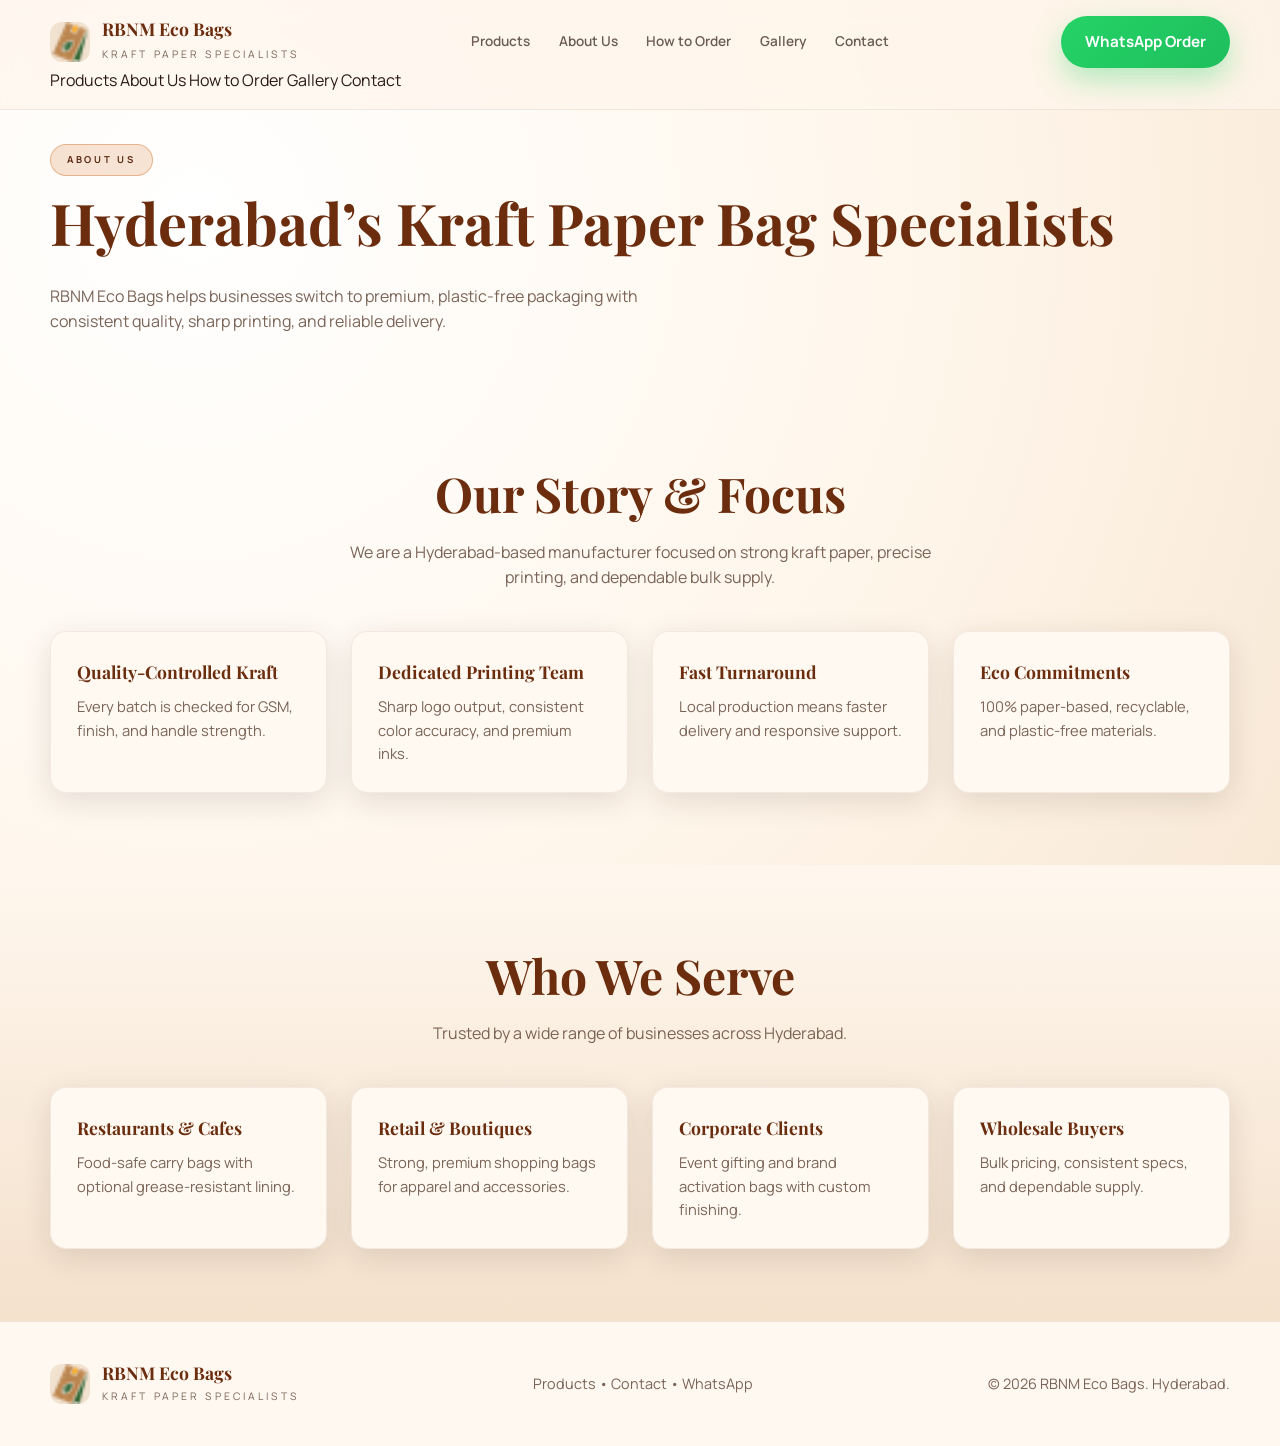
==== about-us.html @ b83803a1 "moved files to root" ====
<!DOCTYPE html>
<html lang="en">
<head>
  <meta charset="utf-8" />
  <meta name="viewport" content="width=device-width, initial-scale=1" />
  <title>About Us | RBNM Eco Bags</title>
  <meta name="description" content="About RBNM Eco Bags: Hyderabad’s kraft paper bag specialists focused on quality, eco-friendly packaging, and brand-first printing." />
  <link rel="icon" href="favicon.ico" type="image/x-icon" />
  <link rel="preconnect" href="https://fonts.googleapis.com" />
  <link rel="preconnect" href="https://fonts.gstatic.com" crossorigin />
  <link href="https://fonts.googleapis.com/css2?family=Playfair+Display:wght@500;600;700&family=Manrope:wght@400;500;600;700&display=swap" rel="stylesheet" />
  <link rel="stylesheet" href="style.css" />
</head>
<body>
  <header>
    <div class="container nav">
      <a class="brand" href="index.html">
        <img src="favicon.ico" alt="RBNM Eco Bags logo" />
        <div>
          <h1>RBNM Eco Bags</h1>
          <span>Kraft Paper Specialists</span>
        </div>
      </a>
      <nav class="nav-links">
        <a href="products.html">Products</a>
        <a href="about-us.html">About Us</a>
        <a href="process.html">How to Order</a>
        <a href="gallery.html">Gallery</a>
        <a href="contact.html">Contact</a>
      </nav>
      <a class="btn btn-primary" href="https://wa.me/919876543210?text=Hi%20RBNM%20Eco%20Bags!%20I%20want%20to%20know%20more%20about%20your%20company%20and%20kraft%20paper%20bags." target="_blank" rel="noopener noreferrer">
        WhatsApp Order
      </a>
      <button class="menu-btn" id="menuBtn" aria-label="Open menu">
        <span></span>
        <span></span>
        <span></span>
      </button>
    </div>
    <div class="container mobile-menu" id="mobileMenu">
      <a href="products.html">Products</a>
      <a href="about-us.html">About Us</a>
      <a href="process.html">How to Order</a>
      <a href="gallery.html">Gallery</a>
      <a href="contact.html">Contact</a>
    </div>
  </header>

  <main>
    <section class="page-hero">
      <div class="container">
        <span class="pill">About Us</span>
        <h2>Hyderabad’s Kraft Paper Bag Specialists</h2>
        <p>RBNM Eco Bags helps businesses switch to premium, plastic-free packaging with consistent quality, sharp printing, and reliable delivery.</p>
      </div>
    </section>

    <section>
      <div class="container">
        <div class="section-title">
          <h2>Our Story & Focus</h2>
          <p>We are a Hyderabad-based manufacturer focused on strong kraft paper, precise printing, and dependable bulk supply.</p>
        </div>
        <div class="cards">
          <article class="card">
            <h3>Quality-Controlled Kraft</h3>
            <p>Every batch is checked for GSM, finish, and handle strength.</p>
          </article>
          <article class="card">
            <h3>Dedicated Printing Team</h3>
            <p>Sharp logo output, consistent color accuracy, and premium inks.</p>
          </article>
          <article class="card">
            <h3>Fast Turnaround</h3>
            <p>Local production means faster delivery and responsive support.</p>
          </article>
          <article class="card">
            <h3>Eco Commitments</h3>
            <p>100% paper-based, recyclable, and plastic-free materials.</p>
          </article>
        </div>
      </div>
    </section>

    <section class="process">
      <div class="container">
        <div class="section-title">
          <h2>Who We Serve</h2>
          <p>Trusted by a wide range of businesses across Hyderabad.</p>
        </div>
        <div class="cards">
          <article class="card">
            <h3>Restaurants & Cafes</h3>
            <p>Food-safe carry bags with optional grease-resistant lining.</p>
          </article>
          <article class="card">
            <h3>Retail & Boutiques</h3>
            <p>Strong, premium shopping bags for apparel and accessories.</p>
          </article>
          <article class="card">
            <h3>Corporate Clients</h3>
            <p>Event gifting and brand activation bags with custom finishing.</p>
          </article>
          <article class="card">
            <h3>Wholesale Buyers</h3>
            <p>Bulk pricing, consistent specs, and dependable supply.</p>
          </article>
        </div>
      </div>
    </section>
  </main>

  <footer>
    <div class="container footer-grid">
      <div class="brand">
        <img src="favicon.ico" alt="RBNM Eco Bags logo" />
        <div>
          <h1>RBNM Eco Bags</h1>
          <span>Kraft Paper Specialists</span>
        </div>
      </div>
      <div>
        <a href="products.html">Products</a> •
        <a href="contact.html">Contact</a> •
        <a href="https://wa.me/919876543210?text=Hi%20RBNM%20Eco%20Bags!%20I%20need%20more%20information%20about%20your%20kraft%20paper%20bags." target="_blank" rel="noopener noreferrer">WhatsApp</a>
      </div>
      <div>© 2026 RBNM Eco Bags. Hyderabad.</div>
    </div>
  </footer>

  <script>
    const menuBtn = document.getElementById("menuBtn");
    const mobileMenu = document.getElementById("mobileMenu");

    if (menuBtn && mobileMenu) {
      menuBtn.addEventListener("click", () => {
        mobileMenu.classList.toggle("show");
      });
    }
  </script>
</body>
</html>
---- style.css ----
:root {
  --bg: #fff6eb;
  --bg-deep: #f3dfc7;
  --kraft: #6b2d0e;
  --amber: #d2691e;
  --amber-glow: #f7b36d;
  --forest: #1a6b3c;
  --ink: #2b1a12;
  --muted: #7a6457;
  --white: #ffffff;
  --card: #fff9f2;
  --shadow: 0 18px 60px rgba(21, 10, 5, 0.18);
  --shadow-soft: 0 8px 30px rgba(43, 26, 18, 0.12);
  --radius-lg: 24px;
  --radius-md: 16px;
  --radius-sm: 12px;
  --max: 1180px;
}

* {
  box-sizing: border-box;
  margin: 0;
  padding: 0;
}

body {
  font-family: "Manrope", sans-serif;
  color: var(--ink);
  background: radial-gradient(circle at 15% 15%, #ffffff 0%, var(--bg) 45%, var(--bg-deep) 100%);
  line-height: 1.6;
}

img {
  max-width: 100%;
  display: block;
}

a {
  color: inherit;
  text-decoration: none;
}

.container {
  width: min(100% - 2rem, var(--max));
  margin: 0 auto;
}

.pill {
  display: inline-flex;
  align-items: center;
  gap: 0.4rem;
  padding: 0.45rem 1rem;
  border-radius: 999px;
  background: rgba(210, 105, 30, 0.18);
  border: 1px solid rgba(210, 105, 30, 0.4);
  color: #5b2c14;
  font-weight: 700;
  letter-spacing: 0.28em;
  font-size: 0.6rem;
  text-transform: uppercase;
}

.btn {
  display: inline-flex;
  align-items: center;
  justify-content: center;
  gap: 0.6rem;
  padding: 0.85rem 1.5rem;
  border-radius: 999px;
  font-weight: 700;
  font-size: 0.95rem;
  transition: transform 0.2s ease, box-shadow 0.2s ease;
  border: 0;
  cursor: pointer;
}

.btn-primary {
  background: linear-gradient(135deg, #25d366, #1ebe5d);
  color: var(--white);
  box-shadow: 0 12px 30px rgba(37, 211, 102, 0.35);
}

.btn-primary:hover {
  transform: translateY(-2px);
  box-shadow: 0 16px 40px rgba(37, 211, 102, 0.4);
}

.btn-ghost {
  background: rgba(255, 255, 255, 0.2);
  border: 1px solid rgba(255, 255, 255, 0.35);
  color: var(--white);
  backdrop-filter: blur(10px);
}

header {
  position: fixed;
  top: 0;
  left: 0;
  right: 0;
  z-index: 100;
  padding: 1rem 0;
  transition: background 0.3s ease, box-shadow 0.3s ease;
  background: rgba(255, 246, 235, 0.7);
  backdrop-filter: blur(12px);
  border-bottom: 1px solid rgba(107, 45, 14, 0.08);
}

.nav {
  display: flex;
  align-items: center;
  justify-content: space-between;
  gap: 1rem;
}

.brand {
  display: flex;
  align-items: center;
  gap: 0.75rem;
}

.brand img {
  width: 40px;
  height: 40px;
  border-radius: 12px;
  background: #f2e2d0;
}

.brand h1 {
  font-family: "Playfair Display", serif;
  font-size: 1.1rem;
  line-height: 1.2;
  color: var(--kraft);
}

.brand span {
  font-size: 0.65rem;
  letter-spacing: 0.3em;
  text-transform: uppercase;
  color: var(--muted);
}

.nav-links {
  display: flex;
  align-items: center;
  gap: 1.8rem;
  font-size: 0.85rem;
  font-weight: 600;
  color: rgba(43, 26, 18, 0.7);
}

.nav-links a:hover {
  color: var(--amber);
}

.menu-btn {
  display: none;
  background: none;
  border: none;
  cursor: pointer;
  padding: 0.4rem;
}

.menu-btn span {
  display: block;
  width: 26px;
  height: 2px;
  background: var(--kraft);
  margin: 5px 0;
  transition: transform 0.3s ease;
}

.hero {
  padding: 9rem 0 5rem;
  position: relative;
  overflow: hidden;
}

.hero::before {
  content: "";
  position: absolute;
  inset: 0;
  background: radial-gradient(circle at 80% 20%, rgba(247, 179, 109, 0.35), transparent 50%),
    radial-gradient(circle at 10% 80%, rgba(26, 107, 60, 0.2), transparent 45%);
  z-index: -1;
}

.hero-grid {
  display: grid;
  grid-template-columns: repeat(auto-fit, minmax(280px, 1fr));
  gap: 2.5rem;
  align-items: center;
}

.hero h2 {
  font-family: "Playfair Display", serif;
  font-size: clamp(2.4rem, 5vw, 4.6rem);
  line-height: 1.05;
  color: var(--kraft);
  margin: 1rem 0;
}

.hero p {
  font-size: 1rem;
  color: var(--muted);
  max-width: 520px;
}

.hero-actions {
  display: flex;
  flex-wrap: wrap;
  gap: 1rem;
  margin-top: 2rem;
}

.trust-row {
  margin-top: 2.5rem;
  display: flex;
  flex-wrap: wrap;
  gap: 1.2rem 2rem;
  font-size: 0.85rem;
  color: var(--muted);
  font-weight: 600;
}

.trust-row span {
  display: inline-flex;
  align-items: center;
  gap: 0.5rem;
}

.hero-3d {
  position: relative;
}

.bag-stack {
  display: grid;
  grid-auto-flow: column;
  grid-auto-columns: minmax(260px, 1fr);
  gap: 1.4rem;
  overflow-x: auto;
  overscroll-behavior-x: contain;
  scroll-snap-type: x mandatory;
  padding: 0.5rem 0 1rem;
  -webkit-overflow-scrolling: touch;
  scrollbar-width: none;
}

.bag-stack::-webkit-scrollbar {
  display: none;
}

.bag-card {
  position: relative;
  border-radius: var(--radius-lg);
  background: linear-gradient(145deg, #fffdf9, #f3dac2);
  border: 1px solid rgba(107, 45, 14, 0.18);
  box-shadow: var(--shadow);
  transition: transform 0.3s ease, box-shadow 0.3s ease;
  display: flex;
  flex-direction: column;
  justify-content: space-between;
  padding: 1.7rem;
  min-height: 320px;
  scroll-snap-align: center;
}

.bag-controls {
  display: flex;
  align-items: center;
  gap: 0.6rem;
  margin-top: 1rem;
}

.bag-btn {
  width: 44px;
  height: 44px;
  border-radius: 999px;
  border: 1px solid rgba(107, 45, 14, 0.2);
  background: rgba(255, 255, 255, 0.7);
  color: var(--kraft);
  font-size: 1.1rem;
  cursor: pointer;
  box-shadow: var(--shadow-soft);
}

.bag-btn:hover {
  transform: translateY(-1px);
}


.bag-card:nth-child(1) {
}

.bag-card:nth-child(2) {
  opacity: 1;
}

.bag-card:nth-child(3) {
  opacity: 1;
}

.bag-card:hover {
  transform: translateY(-6px);
  box-shadow: 0 24px 70px rgba(33, 18, 9, 0.25);
}

.bag-card .badge {
  align-self: flex-start;
  background: rgba(26, 107, 60, 0.12);
  color: var(--forest);
  font-weight: 700;
  padding: 0.3rem 0.7rem;
  border-radius: 999px;
  font-size: 0.7rem;
}

.bag-card h3 {
  font-family: "Playfair Display", serif;
  font-size: 1.5rem;
  color: var(--kraft);
  margin-top: 0.8rem;
}

.bag-card p {
  font-size: 0.9rem;
  color: var(--muted);
  margin-top: 0.6rem;
}

.bag-card .tag {
  font-size: 0.75rem;
  letter-spacing: 0.2em;
  text-transform: uppercase;
  color: rgba(107, 45, 14, 0.6);
  font-weight: 700;
}

section {
  padding: 4.5rem 0;
}

.section-title {
  text-align: center;
  margin-bottom: 2.5rem;
}

.section-title h2 {
  font-family: "Playfair Display", serif;
  font-size: clamp(1.8rem, 4vw, 3rem);
  color: var(--kraft);
  margin-bottom: 0.5rem;
}

.section-title p {
  color: var(--muted);
  max-width: 600px;
  margin: 0.5rem auto 0;
}

.cards {
  display: grid;
  grid-template-columns: repeat(auto-fit, minmax(240px, 1fr));
  gap: 1.5rem;
}

.card {
  background: var(--card);
  border-radius: var(--radius-md);
  padding: 1.6rem;
  box-shadow: var(--shadow-soft);
  border: 1px solid rgba(107, 45, 14, 0.08);
  transform: translateZ(0);
  transition: transform 0.3s ease, box-shadow 0.3s ease;
  transform-style: preserve-3d;
}

.card:hover {
  transform: translateY(-8px) rotateX(4deg) rotateY(-4deg) scale(1.01);
  box-shadow: 0 18px 44px rgba(33, 18, 9, 0.18);
}

.card h3 {
  font-size: 1.1rem;
  color: var(--kraft);
  margin-bottom: 0.6rem;
  font-family: "Playfair Display", serif;
}

.card p {
  font-size: 0.92rem;
  color: var(--muted);
}

.process {
  background: linear-gradient(180deg, #fff7ee, #f4e1cc);
}

.steps {
  display: grid;
  grid-template-columns: repeat(auto-fit, minmax(240px, 1fr));
  gap: 1.5rem;
}

.step {
  padding: 1.4rem;
  border-radius: var(--radius-md);
  background: rgba(255, 255, 255, 0.7);
  border: 1px dashed rgba(107, 45, 14, 0.2);
}

.step strong {
  font-size: 0.75rem;
  letter-spacing: 0.35em;
  text-transform: uppercase;
  color: var(--amber);
}

.gallery {
  display: grid;
  grid-template-columns: repeat(auto-fit, minmax(220px, 1fr));
  gap: 1.2rem;
}

.gallery a {
  display: block;
}

.gallery img {
  border-radius: var(--radius-md);
  height: 220px;
  object-fit: cover;
  box-shadow: var(--shadow-soft);
  transform-style: preserve-3d;
  transition: transform 0.35s ease, box-shadow 0.35s ease;
  cursor: zoom-in;
}

.gallery img:hover {
  transform: perspective(900px) rotateY(-6deg) rotateX(4deg) scale(1.02);
  box-shadow: 0 20px 50px rgba(33, 18, 9, 0.22);
}

.lightbox {
  position: fixed;
  inset: 0;
  display: flex;
  align-items: center;
  justify-content: center;
  padding: 2rem;
  background: rgba(17, 9, 5, 0.82);
  opacity: 0;
  pointer-events: none;
  transition: opacity 0.3s ease;
  z-index: 200;
}

.lightbox.open {
  opacity: 1;
  pointer-events: auto;
}

.lightbox-panel {
  max-width: min(92vw, 980px);
  width: 100%;
  background: #fff7ee;
  border-radius: var(--radius-lg);
  border: 1px solid rgba(107, 45, 14, 0.2);
  box-shadow: 0 30px 90px rgba(18, 9, 5, 0.45);
  padding: 1.4rem;
  position: relative;
}

.lightbox-panel img {
  width: 100%;
  max-height: 70vh;
  object-fit: contain;
  border-radius: var(--radius-md);
  background: #f7e7d4;
}

.lightbox-panel p {
  margin-top: 0.8rem;
  color: var(--muted);
  font-size: 0.95rem;
  text-align: center;
}

.lightbox-close {
  position: absolute;
  top: 0.8rem;
  right: 0.8rem;
  width: 40px;
  height: 40px;
  border-radius: 999px;
  border: none;
  background: rgba(107, 45, 14, 0.15);
  color: var(--kraft);
  font-size: 1.4rem;
  cursor: pointer;
}

.lightbox-close:hover {
  background: rgba(107, 45, 14, 0.25);
}

.no-scroll {
  overflow: hidden;
}

.cta {
  background: linear-gradient(135deg, #2c1810, #6b2d0e 60%, #d2691e 100%);
  color: var(--white);
  border-radius: var(--radius-lg);
  padding: 3rem;
  display: grid;
  gap: 2rem;
  align-items: center;
  grid-template-columns: repeat(auto-fit, minmax(240px, 1fr));
  box-shadow: var(--shadow);
}

.cta h2 {
  font-family: "Playfair Display", serif;
  font-size: clamp(1.8rem, 4vw, 2.8rem);
  margin-bottom: 0.6rem;
}

.cta p {
  color: rgba(255, 255, 255, 0.7);
}

footer {
  padding: 2.5rem 0;
  border-top: 1px solid rgba(107, 45, 14, 0.1);
  background: #fff8f0;
}

.footer-grid {
  display: flex;
  flex-wrap: wrap;
  gap: 1rem 2rem;
  align-items: center;
  justify-content: space-between;
  color: var(--muted);
  font-size: 0.9rem;
}

.contact-row {
  display: flex;
  flex-wrap: wrap;
  gap: 1rem 2rem;
  font-size: 0.9rem;
  color: rgba(255, 255, 255, 0.7);
}

.page-hero {
  padding: 9rem 0 3rem;
}

.page-hero h2 {
  font-family: "Playfair Display", serif;
  font-size: clamp(2.2rem, 4.5vw, 3.6rem);
  color: var(--kraft);
}

.page-hero p {
  color: var(--muted);
  max-width: 640px;
  margin-top: 1rem;
}

.detail-grid {
  display: grid;
  grid-template-columns: repeat(auto-fit, minmax(260px, 1fr));
  gap: 1.5rem;
}

.detail-card {
  background: var(--card);
  border-radius: var(--radius-md);
  padding: 1.5rem;
  box-shadow: var(--shadow-soft);
  border: 1px solid rgba(107, 45, 14, 0.08);
  transform-style: preserve-3d;
  transition: transform 0.35s ease, box-shadow 0.35s ease;
}

.detail-card h3 {
  font-family: "Playfair Display", serif;
  color: var(--kraft);
  margin-bottom: 0.5rem;
}

.detail-card:hover {
  transform: translateY(-8px) rotateX(3deg) rotateY(3deg);
  box-shadow: 0 18px 44px rgba(33, 18, 9, 0.18);
}

.detail-card ul {
  list-style: none;
  margin-top: 0.8rem;
  display: grid;
  gap: 0.45rem;
  color: var(--muted);
  font-size: 0.92rem;
}

.text-link {
  display: inline-flex;
  align-items: center;
  gap: 0.4rem;
  font-weight: 700;
  color: var(--amber);
  text-decoration: none;
}

.text-link:hover {
  color: var(--kraft);
}

@media (max-width: 920px) {
  .nav-links {
    display: none;
  }

  .menu-btn {
    display: inline-block;
  }

  .mobile-menu {
    display: none;
    flex-direction: column;
    gap: 0.8rem;
    background: rgba(255, 248, 240, 0.96);
    border: 1px solid rgba(107, 45, 14, 0.1);
    padding: 1rem;
    margin-top: 1rem;
    border-radius: var(--radius-md);
  }

  .mobile-menu.show {
    display: flex;
  }
}

@media (max-width: 720px) {
  .hero {
    padding-top: 7.5rem;
  }

  .bag-stack {
    height: 320px;
  }

  .cta {
    padding: 2rem;
  }
}
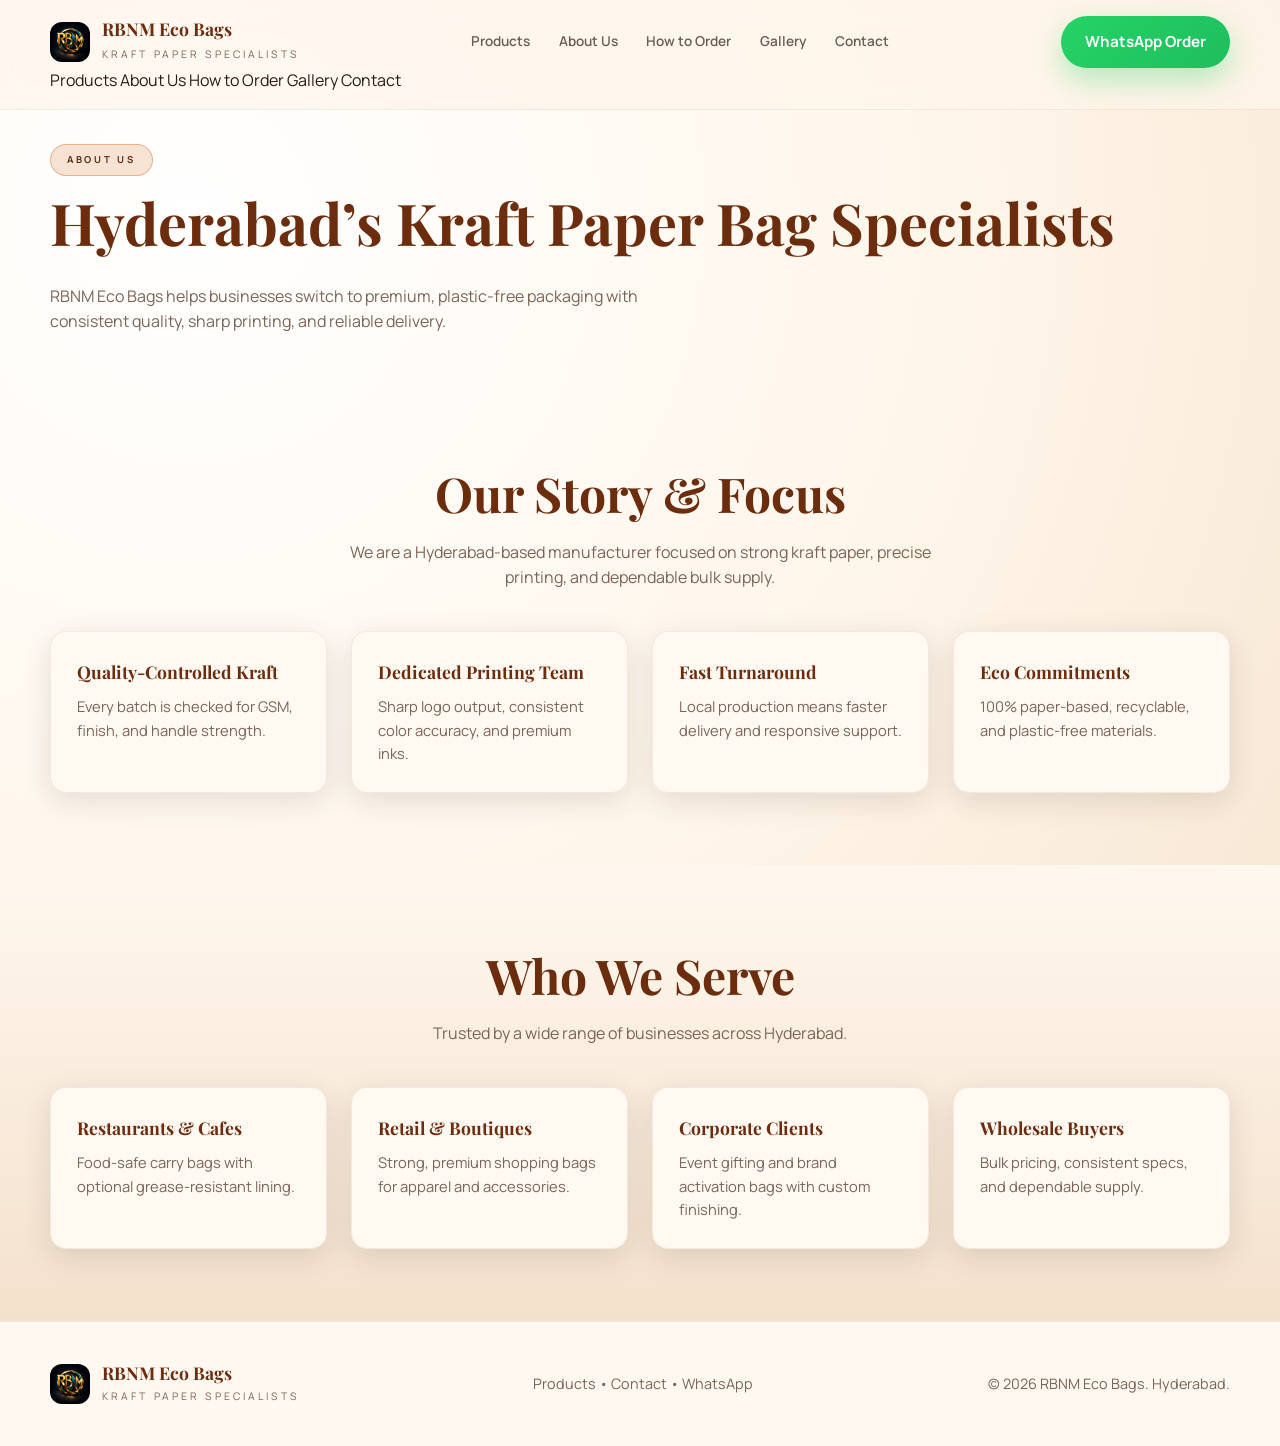
==== commit 4f09a141: "Add RBNM logo assets - v1.0.0 feat: initial logo release v1.0.0  - Added RBNM gold coin 3D logo ma" ====
--- a/about-us.html
+++ b/about-us.html
@@ -5,7 +5,7 @@
   <meta name="viewport" content="width=device-width, initial-scale=1" />
   <title>About Us | RBNM Eco Bags</title>
   <meta name="description" content="About RBNM Eco Bags: Hyderabad’s kraft paper bag specialists focused on quality, eco-friendly packaging, and brand-first printing." />
-  <link rel="icon" href="favicon.ico" type="image/x-icon" />
+  <link rel="icon" href="rbnm-logo.png" type="image/x-icon" />
   <link rel="preconnect" href="https://fonts.googleapis.com" />
   <link rel="preconnect" href="https://fonts.gstatic.com" crossorigin />
   <link href="https://fonts.googleapis.com/css2?family=Playfair+Display:wght@500;600;700&family=Manrope:wght@400;500;600;700&display=swap" rel="stylesheet" />
@@ -15,7 +15,7 @@
   <header>
     <div class="container nav">
       <a class="brand" href="index.html">
-        <img src="favicon.ico" alt="RBNM Eco Bags logo" />
+        <img src="rbnm-logo.png" alt="RBNM Eco Bags logo" />
         <div>
           <h1>RBNM Eco Bags</h1>
           <span>Kraft Paper Specialists</span>
@@ -113,7 +113,7 @@
   <footer>
     <div class="container footer-grid">
       <div class="brand">
-        <img src="favicon.ico" alt="RBNM Eco Bags logo" />
+        <img src="rbnm-logo.png" alt="RBNM Eco Bags logo" />
         <div>
           <h1>RBNM Eco Bags</h1>
           <span>Kraft Paper Specialists</span>
